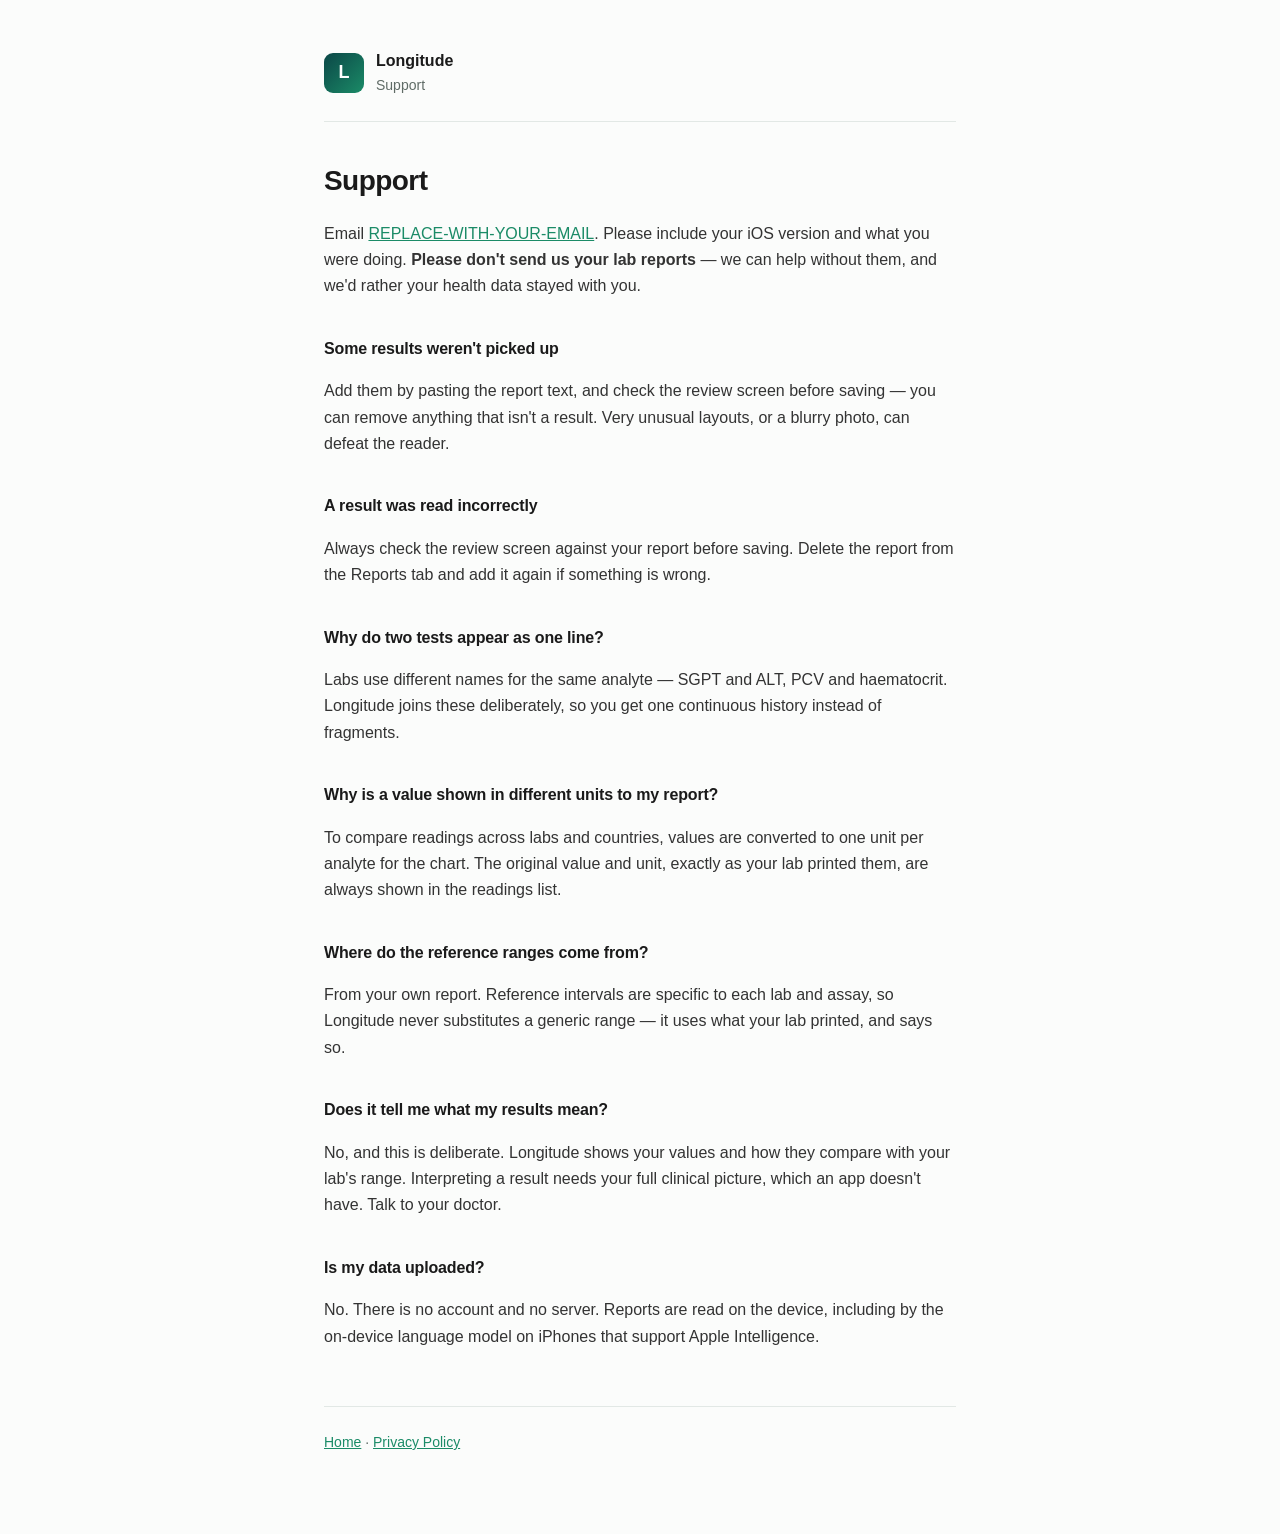
==== docs/support.html @ 4cfa4ff2 "Charts, import pipeline, and site pages Swift Charts timeline per analyte with the lab's own referen" ====
<!doctype html><html lang="en"><head>
<meta charset="utf-8"><meta name="viewport" content="width=device-width,initial-scale=1">
<title>Support — Longitude</title><link rel="stylesheet" href="style.css"></head><body>
<div class="wrap">
<header><a class="logo" href="./"><div class="mark">L</div><div>
<strong>Longitude</strong><div class="muted">Support</div></div></a></header>
<h1>Support</h1>
<p>Email <a href="mailto:REPLACE-WITH-YOUR-EMAIL">REPLACE-WITH-YOUR-EMAIL</a>. Please include your
iOS version and what you were doing. <strong>Please don't send us your lab reports</strong> — we
can help without them, and we'd rather your health data stayed with you.</p>

<h2 style="font-size:16px">Some results weren't picked up</h2>
<p>Add them by pasting the report text, and check the review screen before saving — you can remove
anything that isn't a result. Very unusual layouts, or a blurry photo, can defeat the reader.</p>

<h2 style="font-size:16px">A result was read incorrectly</h2>
<p>Always check the review screen against your report before saving. Delete the report from the
Reports tab and add it again if something is wrong.</p>

<h2 style="font-size:16px">Why do two tests appear as one line?</h2>
<p>Labs use different names for the same analyte — SGPT and ALT, PCV and haematocrit. Longitude
joins these deliberately, so you get one continuous history instead of fragments.</p>

<h2 style="font-size:16px">Why is a value shown in different units to my report?</h2>
<p>To compare readings across labs and countries, values are converted to one unit per analyte for
the chart. The original value and unit, exactly as your lab printed them, are always shown in the
readings list.</p>

<h2 style="font-size:16px">Where do the reference ranges come from?</h2>
<p>From your own report. Reference intervals are specific to each lab and assay, so Longitude never
substitutes a generic range — it uses what your lab printed, and says so.</p>

<h2 style="font-size:16px">Does it tell me what my results mean?</h2>
<p>No, and this is deliberate. Longitude shows your values and how they compare with your lab's
range. Interpreting a result needs your full clinical picture, which an app doesn't have. Talk to
your doctor.</p>

<h2 style="font-size:16px">Is my data uploaded?</h2>
<p>No. There is no account and no server. Reports are read on the device, including by the
on-device language model on iPhones that support Apple Intelligence.</p>

<footer class="muted"><a href="./">Home</a> · <a href="privacy.html">Privacy Policy</a></footer>
</div></body></html>
---- docs/style.css ----
:root { --ink:#1a1a1a; --muted:#5f6b66; --line:#e2e8e5; --accent:#1b8b67; --bg:#fbfcfb; }
* { box-sizing:border-box; }
body { margin:0; padding:0; background:var(--bg); color:var(--ink);
  font:16px/1.65 -apple-system,BlinkMacSystemFont,"Segoe UI",Roboto,sans-serif; }
.wrap { max-width:680px; margin:0 auto; padding:48px 24px 80px; }
header { border-bottom:1px solid var(--line); padding-bottom:24px; margin-bottom:36px; }
.logo { display:flex; align-items:center; gap:12px; text-decoration:none; color:var(--ink); }
.mark { width:40px; height:40px; border-radius:9px; background:linear-gradient(135deg,#0b4747,#1b8b67);
  display:flex; align-items:center; justify-content:center; color:#fff; font-weight:700; font-size:18px; }
h1 { font-size:28px; margin:0 0 6px; letter-spacing:-.02em; }
h2 { font-size:18px; margin:36px 0 10px; letter-spacing:-.01em; }
p, li { color:#333; }
.muted { color:var(--muted); font-size:14px; }
.card { background:#fff; border:1px solid var(--line); border-radius:12px; padding:20px 24px; margin:24px 0; }
.key { background:#eef7f3; border:1px solid #cfe7dd; }
a { color:var(--accent); }
footer { margin-top:56px; padding-top:24px; border-top:1px solid var(--line); }
code { background:#f0f3f2; padding:2px 5px; border-radius:4px; font-size:13px; }
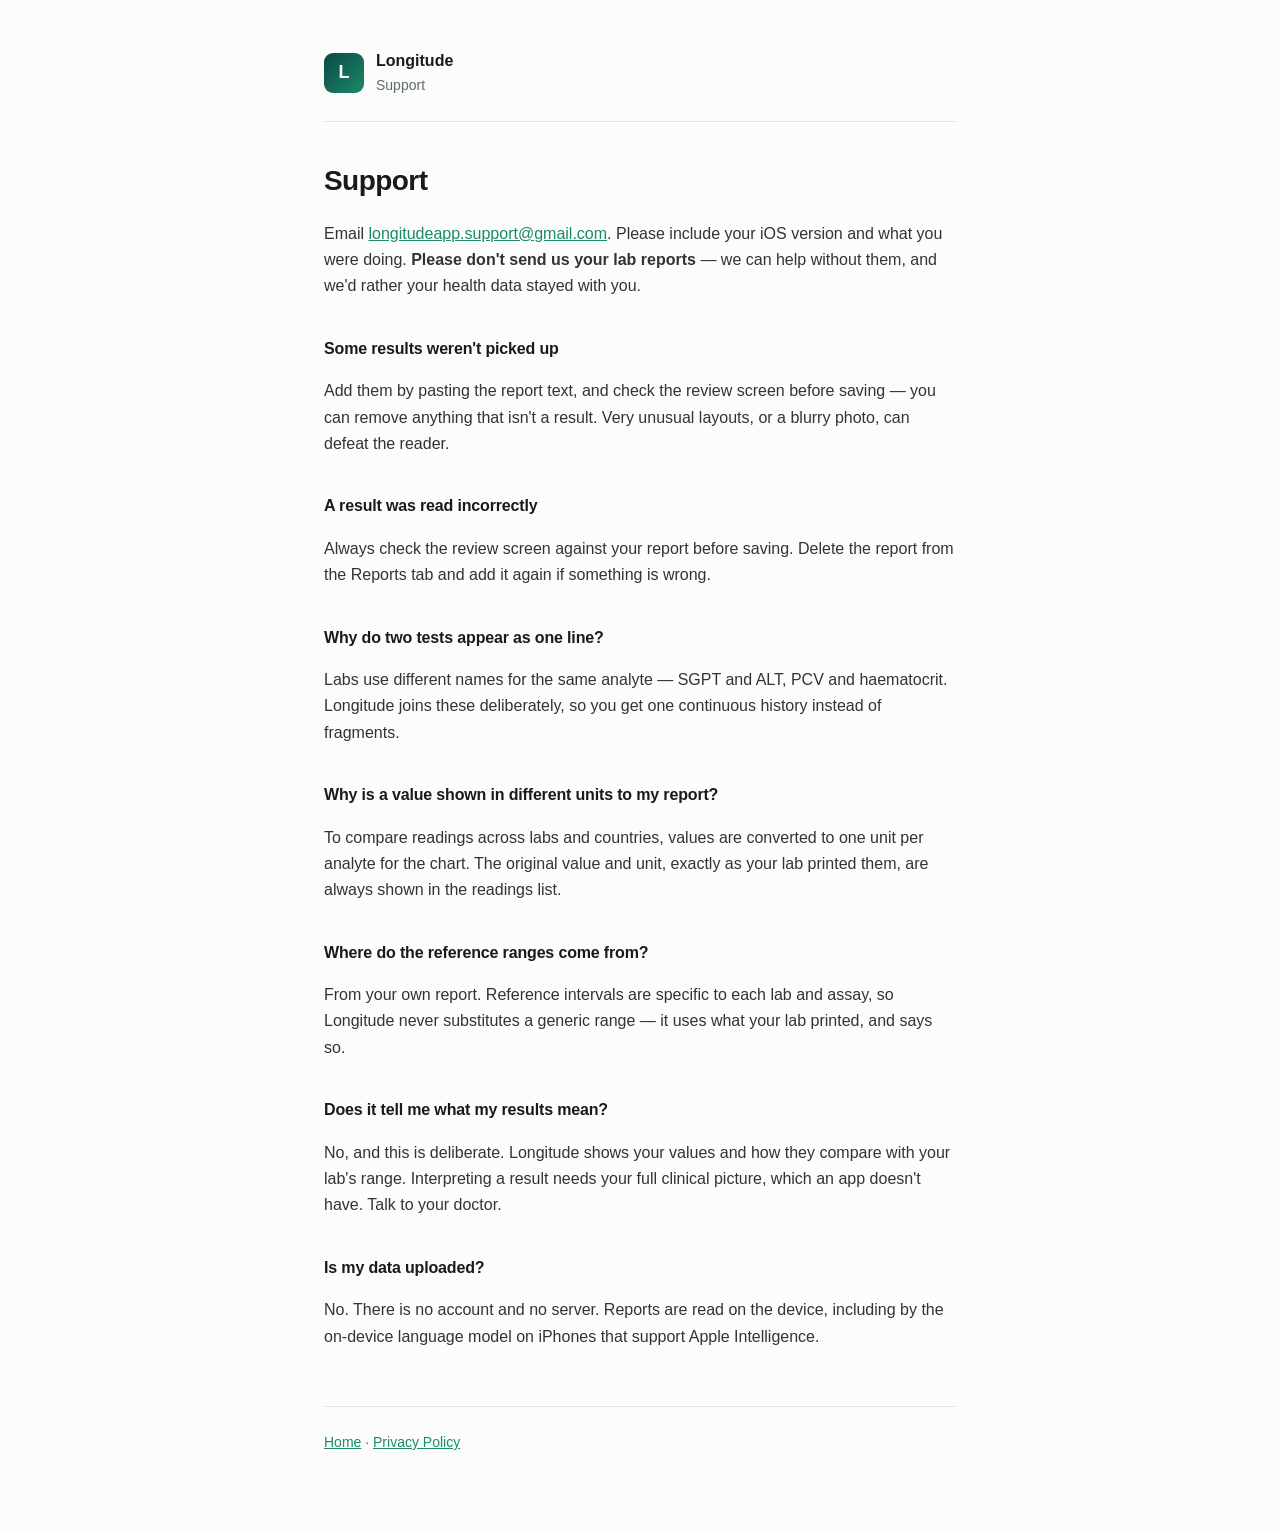
==== commit 29167379: "Add support contact address to privacy and support pages" ====
--- a/docs/support.html
+++ b/docs/support.html
@@ -5,7 +5,7 @@
 <header><a class="logo" href="./"><div class="mark">L</div><div>
 <strong>Longitude</strong><div class="muted">Support</div></div></a></header>
 <h1>Support</h1>
-<p>Email <a href="mailto:REPLACE-WITH-YOUR-EMAIL">REPLACE-WITH-YOUR-EMAIL</a>. Please include your
+<p>Email <a href="mailto:longitudeapp.support@gmail.com">longitudeapp.support@gmail.com</a>. Please include your
 iOS version and what you were doing. <strong>Please don't send us your lab reports</strong> — we
 can help without them, and we'd rather your health data stayed with you.</p>
 
